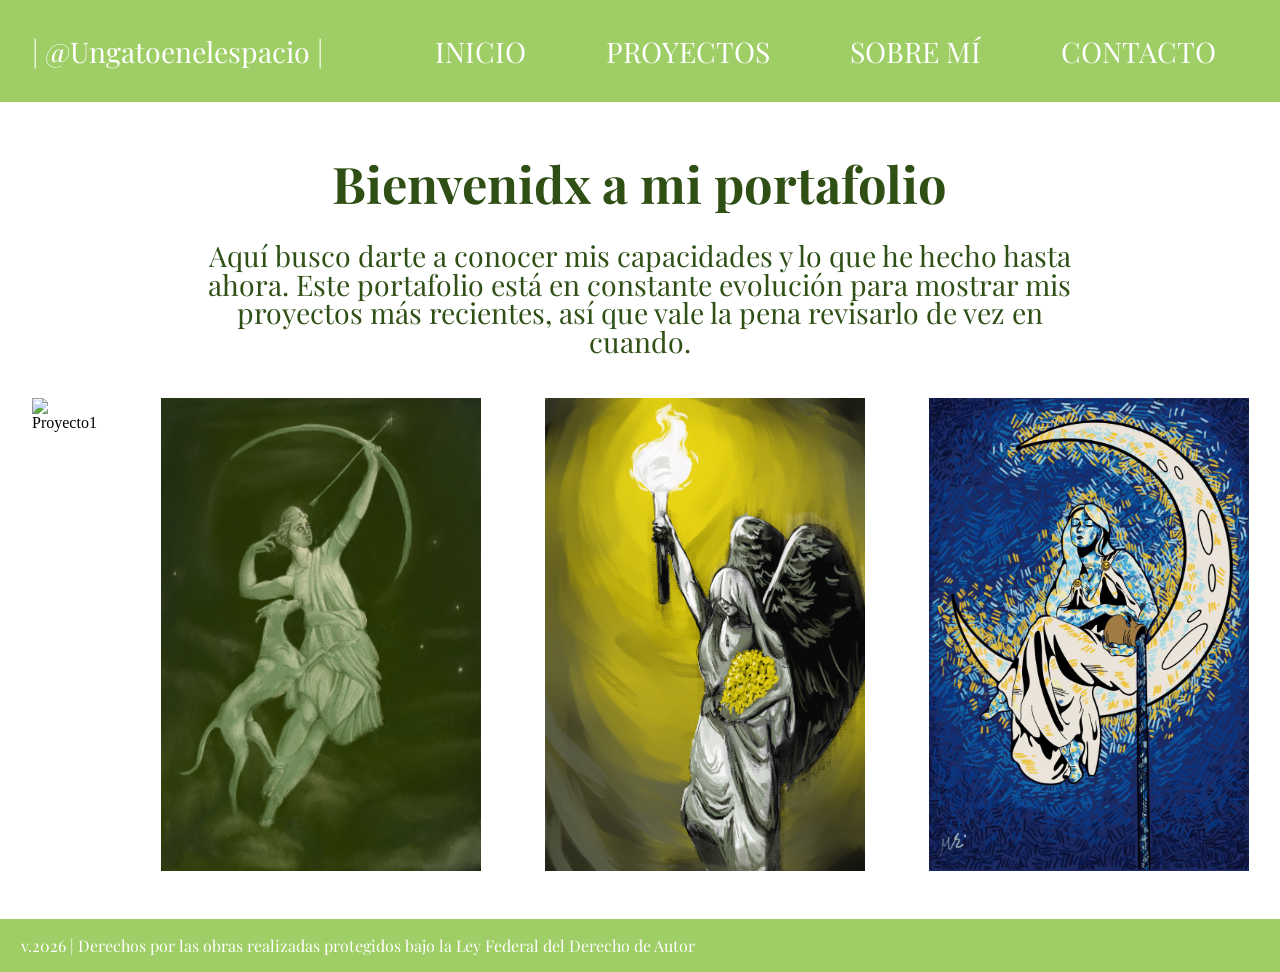
==== index.html @ cf058104 "Add files via upload" ====
<!DOCTYPE html>
<html lang="es">
<head>
    <meta charset="UTF-8">
    <meta name="viewport" content="width=device-width, initial-scale=1.0">
    <link rel="stylesheet" href="style.css">
    <link rel="preconnect" href="https://fonts.googleapis.com">
    <link rel="preconnect" href="https://fonts.gstatic.com" crossorigin>
    <link href="https://fonts.googleapis.com/css2?family=DM+Sans:ital,opsz,wght@0,9..40,100..1000;1,9..40,100..1000&family=Playfair+Display:ital,wght@0,400..900;1,400..900&display=swap" rel="stylesheet">
    <title>Ungatoenelespacio</title>
</head>
<body>
    <nav class="nav">   
        <p>| @Ungatoenelespacio |</p>
       <ul class="nav-list">
            <li><a href="index.html">INICIO</a></li>
            <li><a href="proyectos.html">PROYECTOS</a></li>
            <li><a href="sobremi.html">SOBRE MÍ</a></li>
            <li><a href="contactos.html">CONTACTO</a></li>
       </ul>
    </nav>
    <main class="layout1">
        <div class="intro">
          <h1>Bienvenidx a mi portafolio</h1>
          <p>Aquí busco darte a conocer mis capacidades y lo que he hecho hasta ahora. 
            Este portafolio está en constante evolución para mostrar mis proyectos más recientes, así que vale la pena revisarlo de vez en cuando.</p>
        </div>
    </main>
    <div class="carrusel" >
        <img id="luna1" src="Imagenes\ilustración45.png" alt="Proyecto1">
        <img id="luna1" src="Imagenes\artemisa.png" alt="Proyecto2">
        <img id="luna1" src="Imagenes\Ilustración18_0_0.png" alt="Proyecto3">
        <img id="luna1" src="Imagenes\lunaaa.jpg" alt="Proyecto4">
        
    </div>
    <footer class="footer">
       <p> v.2026 | Derechos por las obras realizadas protegidos bajo la Ley Federal del Derecho de Autor</p>
    </footer>
</body>
</html>
---- style.css ----
:root{
--baseline: 0.5rem; /*8px*/
--padding-general: 2rem; /*32px*/
--gap-general: 1rem; /*16px*/

/*Escala tipográfica*/
/*Ratio 1.333*/
/*16px*/

--step-0: 1rem; 
--step-1: 1.333rem; 
--step-2: 1.776889rem; 
--step-3: 2.368593037rem;
--step-4: 3.157334518321rem; 


--color1:#81bf36c1;
--color2:#3dbf36b9;
--color3:#36bf74b4;
--color4:#2F4F15;
}
*{
    margin: 0;
    padding: 0;
    box-sizing: border-box;
}

html{
    scroll-behavior: smooth;
}


/*navegación*/
.nav{
    display: flex;
    background: var(--color1);
    justify-content: center;
    gap: var(--gap-general);
}
.nav-list{
    list-style: none;
    display: flex;
    gap: var(--gap-general);
    padding: var(--padding-general);
}
.nav a{
    font-family:"Playfair Display",serif;
    color: white;
    text-decoration: none;
    font-size: var(--step-2);
    padding: var(--padding-general);
}
.nav p{
    font-family:"Playfair Display",serif;
    color: white;
    font-size: var(--step-2);
   justify-items: left;
    padding: var(--padding-general);
}
li a:hover{
    color: var(--color4);
}


/*Grid para escritorio*/
.layout1{
    display: grid;
    grid-template-columns: repeat(12, 1fr);
    grid-auto-rows: var(--baseline);
    gap: var(--gap-general);
    padding: var(--padding-general);

}
.intro{    
    grid-column: 2/12;
    grid-row: span 9;
    color:var(--color4);
    background: white;
    padding: var(--padding-general);
}
.intro h1{
    font-family:"Playfair Display",serif;
    font-size: var(--step-4);
    line-height: 0.7;
    text-align: center;
    margin-bottom: var(--baseline);
}
.intro p{
    font-family:"Playfair Display",serif;
    font-size: var(--step-2);
    line-height: 1;
    text-align: center;
    justify-content: center;
    margin-bottom: var(--baseline);
    padding: var(--padding-general);
}


/*carrusel de imágenes*/
.carrusel{
    display: flex;
    overflow-x: scroll;
    align-content: center;
    width: 100%;
    margin-bottom: 1rem;
}
.carrusel img{
    width: 50%;
    height: auto;
    opacity: 1;
    height: auto;
    padding: var(--padding-general);
    transition: opacity 250ms ease-in;
}
.carrusel img:hover{
   opacity: 0.7;
  
}
#luna1{
    width: 30%;
    height: auto;   
}

div::-webkit-scrollbar {
    height: 12px;
    background-color: var(--color1);
}

div::-webkit-scrollbar-thumb {
    background-color:var(--color4);
    border-radius: 5px;
    
}


/*footer*/
.footer{
    display: flex;
    background: var(--color1);
    justify-content: left;
    gap: var(--gap-general);
    padding: 1rem;
}
.footer p{
    font-family:"Playfair Display",serif;
    color: white;
    text-decoration: none;
    font-size: var(--step-0);
    margin-left: 5px;
}



/*Media query*/
/*Celular*/


@media (max-width:600px){
    .nav{
    display: flex;
    background: var(--color1);
    justify-content: center;
    align-items: center;
    gap: 0.5rem;
    width: 100%;
    height: 3rem;
}
     .nav p{
       font-size: 0.6rem;
       justify-items: left;
        padding: 0rem;
      
    }
    .nav-list a{
        font-size: 0.57rem;
        padding: 0rem;
        gap: 0.5rem;
    }
    .layout1{
        grid-template-columns: 1fr;
    }

    .intro{
        grid-column: span 1;
        grid-row: span 6;
        text-align: center;
        padding: 0.7rem;
    }
    .intro h1{
    font-family:"Playfair Display",serif;
    font-size: var(--step-2);
    line-height: 0.9;
    text-align: center;
    }
    .intro p{
    font-family:"Playfair Display",serif;
    font-size: var(--step-0);
    line-height: 1;
    text-align: center;
    padding: 0;
    }
.carrusel{
    display: flex;
    overflow-x: scroll;
    align-content: center;
    margin-bottom: 1rem;
    width: 100vh;
    height:auto;
}
.carrusel img{
    width: 100%;
    height: auto;
    opacity: 1;
    padding:0.3rem;
    transition:  opacity 250ms ease-in;
}

/*footer*/
.footer{
    display: flex;
    background: var(--color1);
    justify-content: left;
    gap: var(--gap-general);
    padding: 0.5rem;
}
.footer p{
    font-family:"Playfair Display",serif;
    color: white;
    text-decoration: none;
    font-size:0.7rem;
    margin-left: 5px;
}
}
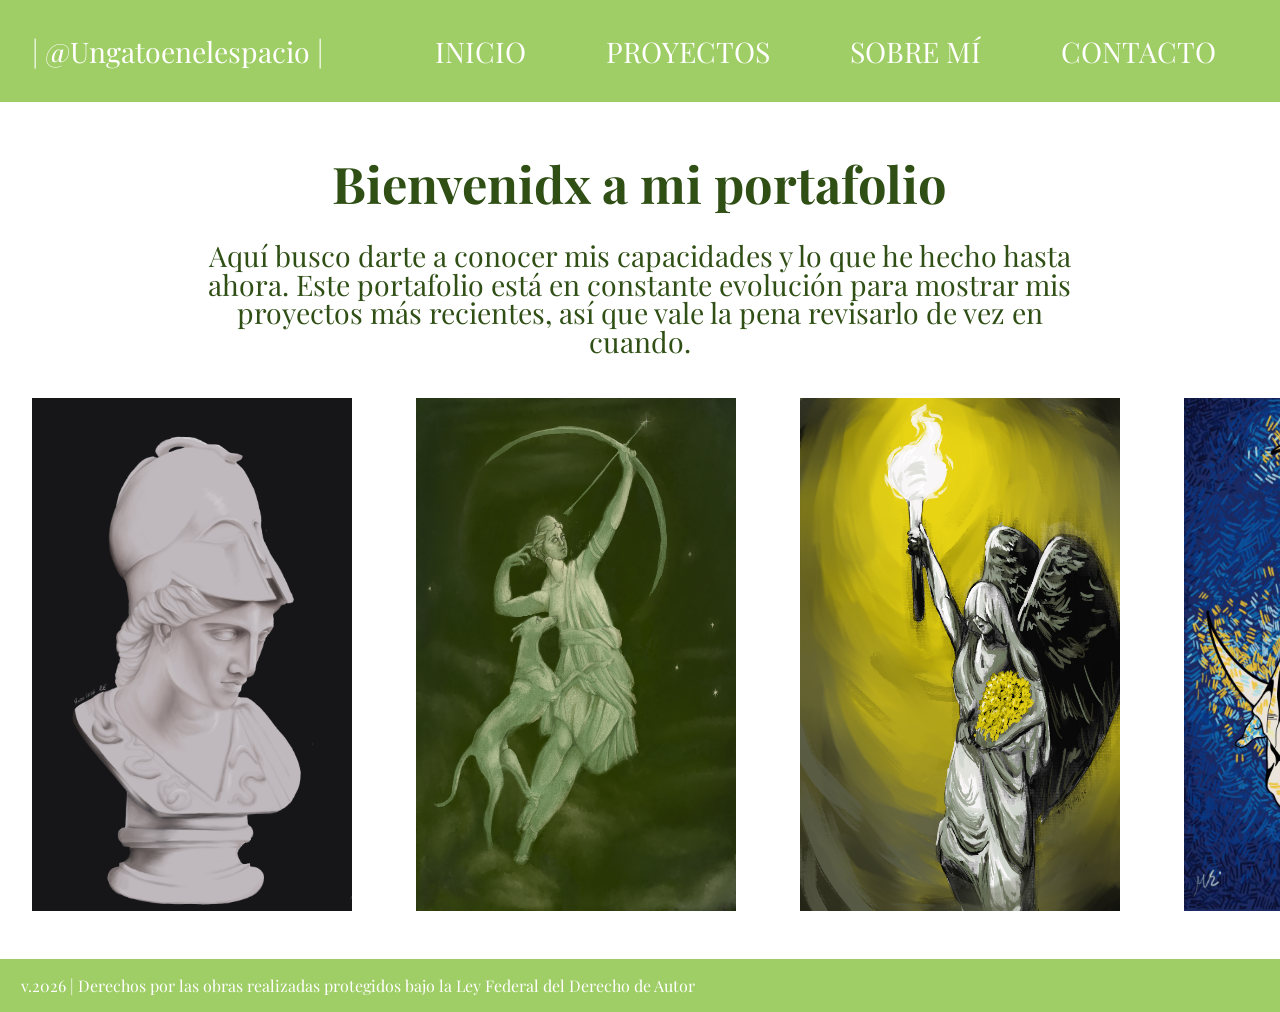
==== commit 9dd16a6f: "index.html" ====
--- a/index.html
+++ b/index.html
@@ -27,7 +27,7 @@
         </div>
     </main>
     <div class="carrusel" >
-        <img id="luna1" src="Imagenes\ilustración45.png" alt="Proyecto1">
+        <img id="luna1" src="Imagenes\Ilustración45.png" alt="Proyecto1">
         <img id="luna1" src="Imagenes\artemisa.png" alt="Proyecto2">
         <img id="luna1" src="Imagenes\Ilustración18_0_0.png" alt="Proyecto3">
         <img id="luna1" src="Imagenes\lunaaa.jpg" alt="Proyecto4">
@@ -37,4 +37,4 @@
        <p> v.2026 | Derechos por las obras realizadas protegidos bajo la Ley Federal del Derecho de Autor</p>
     </footer>
 </body>
-</html>+</html>
--- a/style.css
+++ b/style.css
@@ -230,4 +230,4 @@
     font-size:0.7rem;
     margin-left: 5px;
 }
-}+}
